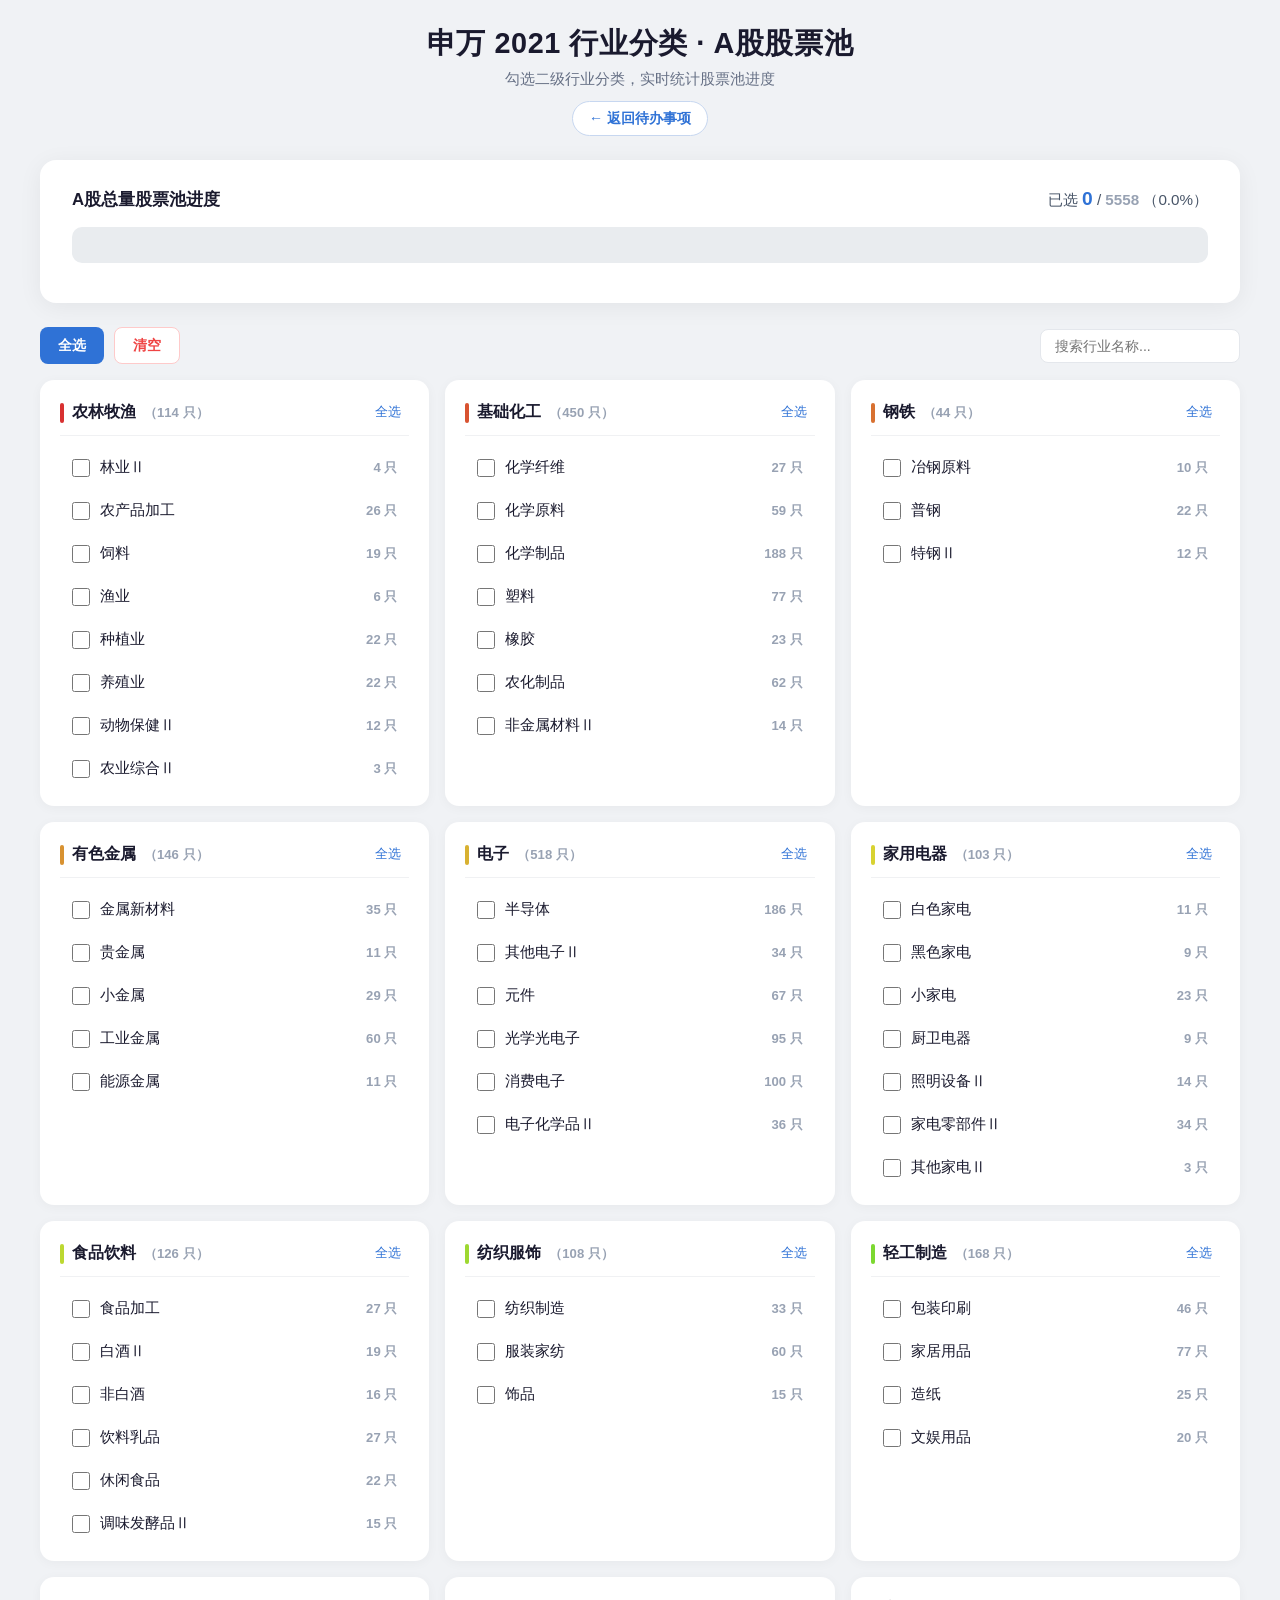
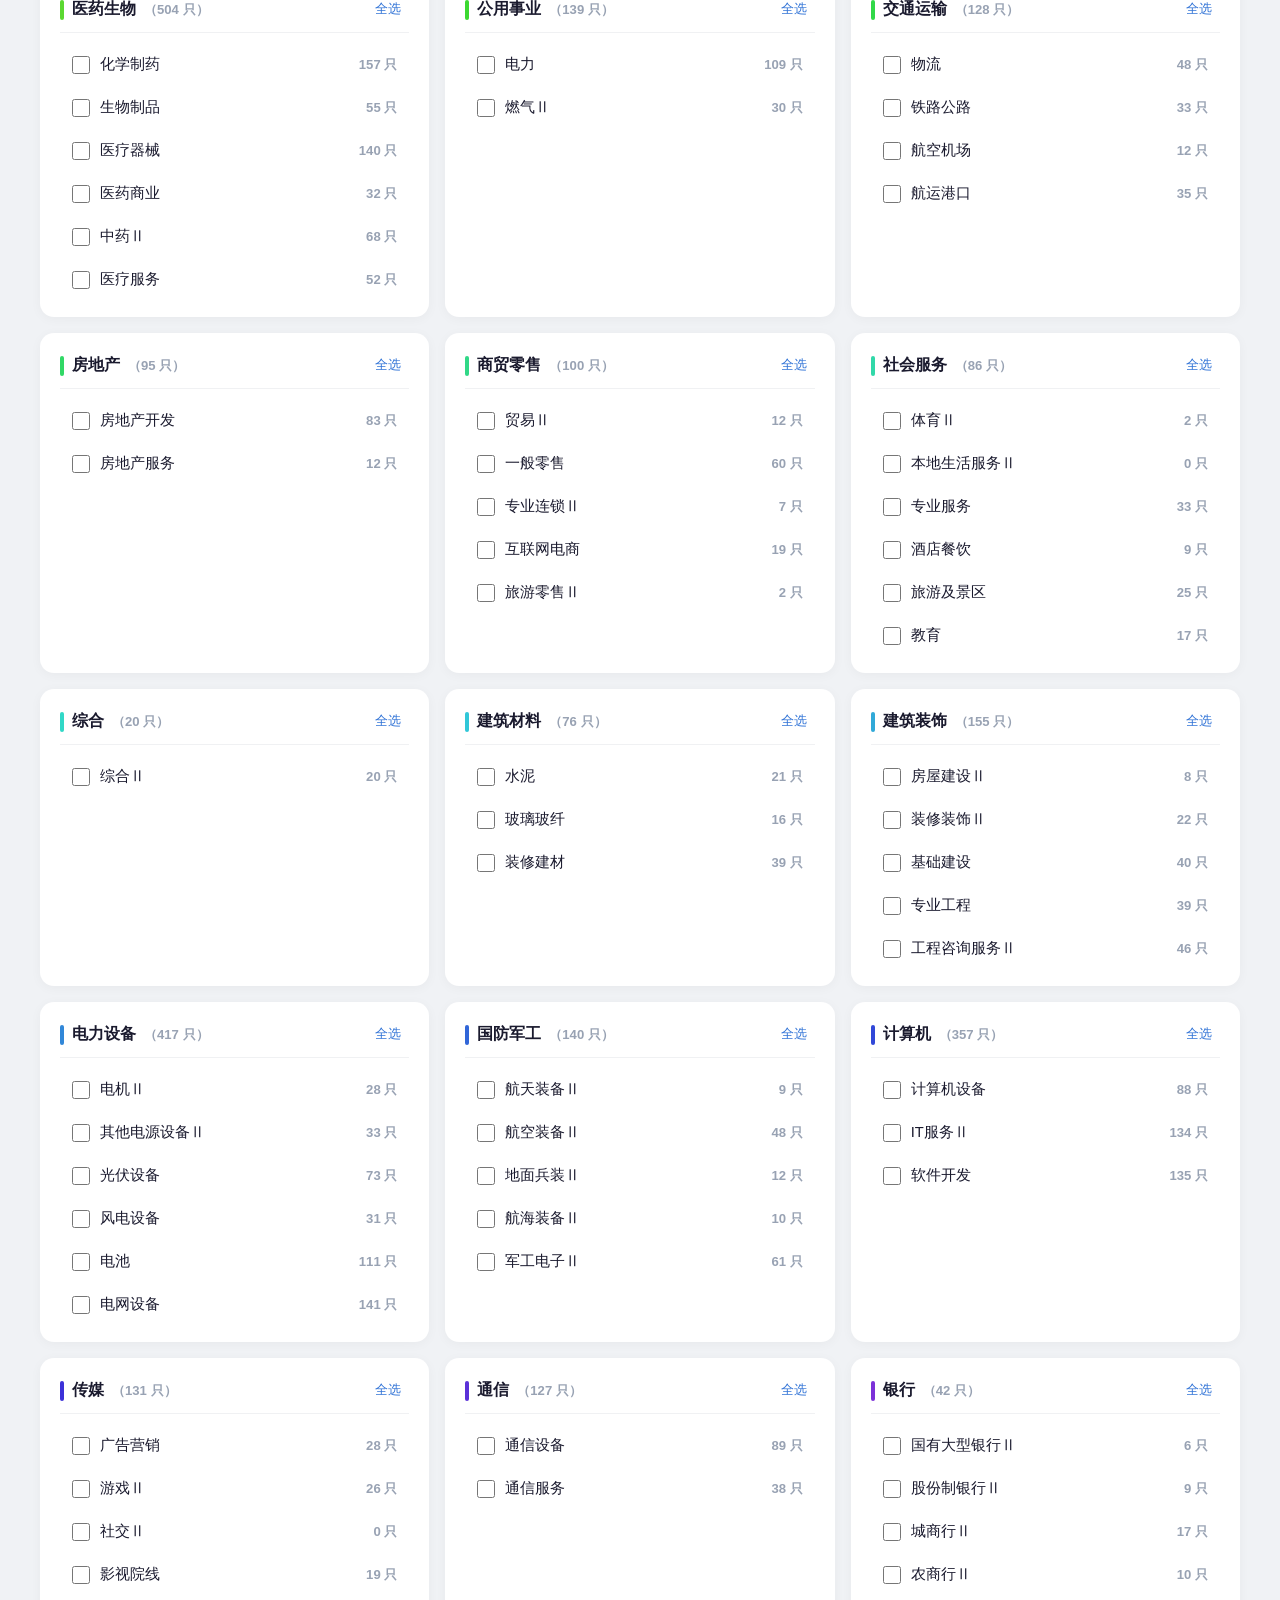
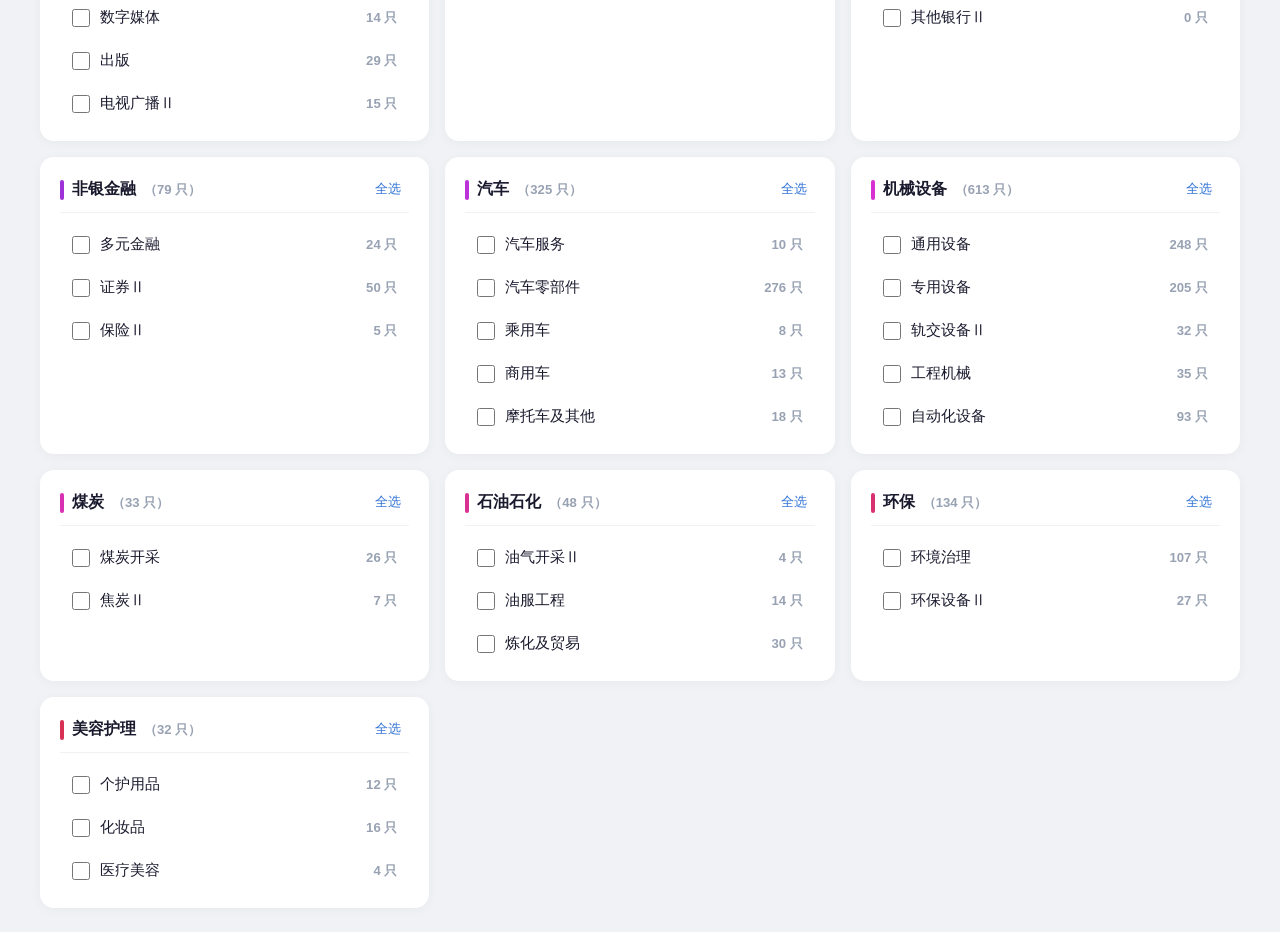
==== industry-picker.html @ e837b9d9 "feat: 新增申万行业分类页面并互相添加导航链接 - 新增 industry-picker.html：申万 2021 行业分类股票池勾选页面   含 31 个一级行业、134 个二级分类数据、彩色分" ====
<!DOCTYPE html>
<html lang="zh-CN">
<head>
<meta charset="UTF-8" />
<meta name="viewport" content="width=device-width, initial-scale=1.0" />
<title>申万行业分类 - A股股票池</title>
<style>
* { box-sizing: border-box; margin: 0; padding: 0; }

body {
  font-family: -apple-system, BlinkMacSystemFont, "Segoe UI", "Noto Sans SC", "PingFang SC", sans-serif;
  background: #f0f2f5;
  color: #1a1a2e;
  min-height: 100vh;
  padding: 24px 20px;
}

.container {
  max-width: 1200px;
  margin: 0 auto;
}

/* ===== 顶部标题 ===== */
.header {
  text-align: center;
  margin-bottom: 24px;
}
.header h1 {
  font-size: 1.8rem;
  font-weight: 800;
  letter-spacing: 0.02em;
}
.header p {
  margin-top: 6px;
  color: #667085;
  font-size: 0.92rem;
}
.back-link {
  display: inline-block;
  margin-top: 12px;
  padding: 7px 16px;
  border: 1px solid #c7d7f0;
  border-radius: 999px;
  background: #fff;
  color: #2f72d6;
  font-size: 0.88rem;
  font-weight: 600;
  text-decoration: none;
  transition: box-shadow 0.2s ease, transform 0.2s ease;
}
.back-link:hover {
  transform: translateY(-1px);
  box-shadow: 0 4px 12px rgba(47, 114, 214, 0.12);
}

/* ===== 进度条区域 ===== */
.progress-section {
  background: #fff;
  border-radius: 16px;
  padding: 28px 32px;
  box-shadow: 0 4px 24px rgba(0,0,0,0.06);
  margin-bottom: 24px;
}
.progress-header {
  display: flex;
  align-items: baseline;
  justify-content: space-between;
  margin-bottom: 16px;
}
.progress-title {
  font-size: 1.05rem;
  font-weight: 700;
}
.progress-stats {
  font-size: 0.95rem;
  color: #475467;
}
.progress-stats .selected-count {
  font-weight: 800;
  font-size: 1.2rem;
  color: #2f72d6;
}
.progress-stats .total-count {
  font-weight: 600;
  color: #98a2b3;
}

.progress-bar {
  width: 100%;
  height: 36px;
  background: #e9ecef;
  border-radius: 10px;
  overflow: hidden;
  display: flex;
  position: relative;
  transition: box-shadow 0.2s ease;
}
.progress-bar:hover {
  box-shadow: 0 0 0 2px rgba(47,114,214,0.15);
}
.progress-segment {
  height: 100%;
  display: flex;
  align-items: center;
  justify-content: center;
  font-size: 0.72rem;
  color: #fff;
  font-weight: 600;
  text-shadow: 0 1px 3px rgba(0,0,0,0.3);
  white-space: nowrap;
  overflow: hidden;
  text-overflow: ellipsis;
  transition: width 0.3s ease, opacity 0.2s ease;
  cursor: default;
  position: relative;
}
.progress-segment:hover {
  opacity: 0.85;
}
.progress-segment .seg-tooltip {
  display: none;
  position: absolute;
  bottom: 100%;
  left: 50%;
  transform: translateX(-50%);
  background: #1a1a2e;
  color: #fff;
  padding: 6px 12px;
  border-radius: 6px;
  font-size: 0.8rem;
  white-space: nowrap;
  z-index: 100;
  margin-bottom: 6px;
  font-weight: 400;
  text-shadow: none;
}
.progress-segment:hover .seg-tooltip {
  display: block;
}

.progress-legend {
  margin-top: 12px;
  display: flex;
  flex-wrap: wrap;
  gap: 8px;
}
.legend-item {
  display: inline-flex;
  align-items: center;
  gap: 6px;
  font-size: 0.82rem;
  color: #475467;
  cursor: pointer;
  padding: 4px 10px;
  border-radius: 999px;
  background: #f7f9fc;
  transition: background 0.2s ease;
}
.legend-item:hover {
  background: #eef2f7;
}
.legend-item.is-checked {
  background: #e8f0fe;
}
.legend-dot {
  width: 12px;
  height: 12px;
  border-radius: 3px;
  flex-shrink: 0;
}

/* ===== 工具栏 ===== */
.toolbar {
  display: flex;
  align-items: center;
  justify-content: space-between;
  margin-bottom: 16px;
  flex-wrap: wrap;
  gap: 12px;
}
.toolbar-left {
  display: flex;
  gap: 10px;
}
.btn {
  padding: 8px 18px;
  border: none;
  border-radius: 8px;
  font-size: 0.88rem;
  font-weight: 600;
  cursor: pointer;
  transition: all 0.2s ease;
}
.btn-select-all {
  background: #2f72d6;
  color: #fff;
}
.btn-select-all:hover { background: #1e5fb8; }
.btn-clear {
  background: #fff;
  color: #ef4444;
  border: 1px solid #fecaca;
}
.btn-clear:hover { background: #fef2f2; }
.toolbar-search {
  padding: 8px 14px;
  border: 1px solid #e4e7ec;
  border-radius: 8px;
  font-size: 0.88rem;
  width: 200px;
  outline: none;
  transition: border-color 0.2s ease;
}
.toolbar-search:focus {
  border-color: #2f72d6;
}

/* ===== 行业分组区域 ===== */
.industry-groups {
  display: grid;
  grid-template-columns: repeat(auto-fill, minmax(360px, 1fr));
  gap: 16px;
}
.industry-group {
  background: #fff;
  border-radius: 14px;
  padding: 20px;
  box-shadow: 0 2px 12px rgba(0,0,0,0.04);
  transition: box-shadow 0.2s ease;
}
.industry-group:hover {
  box-shadow: 0 4px 20px rgba(0,0,0,0.08);
}
.group-header {
  display: flex;
  align-items: center;
  justify-content: space-between;
  margin-bottom: 14px;
  padding-bottom: 10px;
  border-bottom: 1px solid #f0f1f3;
}
.group-title {
  display: flex;
  align-items: center;
  gap: 8px;
  font-size: 1rem;
  font-weight: 700;
}
.group-color-bar {
  width: 4px;
  height: 20px;
  border-radius: 2px;
}
.group-count {
  font-size: 0.82rem;
  color: #98a2b3;
}
.group-select-btn {
  font-size: 0.8rem;
  color: #2f72d6;
  background: none;
  border: none;
  cursor: pointer;
  padding: 4px 8px;
  border-radius: 4px;
  transition: background 0.2s ease;
}
.group-select-btn:hover {
  background: #e8f0fe;
}

.industry-items {
  display: flex;
  flex-direction: column;
  gap: 8px;
}
.industry-item {
  display: flex;
  align-items: center;
  gap: 10px;
  padding: 8px 12px;
  border-radius: 8px;
  cursor: pointer;
  transition: background 0.15s ease;
}
.industry-item:hover {
  background: #f7f9fc;
}
.industry-item input[type="checkbox"] {
  width: 18px;
  height: 18px;
  cursor: pointer;
  accent-color: var(--item-color, #2f72d6);
  flex-shrink: 0;
}
.industry-item .item-name {
  font-size: 0.92rem;
  flex: 1;
}
.industry-item .item-count {
  font-size: 0.82rem;
  color: #98a2b3;
  font-weight: 600;
}

@media (max-width: 760px) {
  .industry-groups {
    grid-template-columns: 1fr;
  }
  .toolbar-search {
    width: 100%;
  }
  .progress-section {
    padding: 20px 16px;
  }
}
</style>
</head>
<body>

<div class="container">
  <div class="header">
    <h1>申万 2021 行业分类 · A股股票池</h1>
    <p>勾选二级行业分类，实时统计股票池进度</p>
    <a class="back-link" href="./index.html">← 返回待办事项</a>
  </div>

  <!-- 进度条 -->
  <div class="progress-section">
    <div class="progress-header">
      <span class="progress-title">A股总量股票池进度</span>
      <span class="progress-stats">
        已选 <span class="selected-count" id="selected-count">0</span> / <span class="total-count" id="total-count">5558</span>
        （<span id="selected-percent">0.0%</span>）
      </span>
    </div>
    <div class="progress-bar" id="progress-bar"></div>
    <div class="progress-legend" id="progress-legend"></div>
  </div>

  <!-- 工具栏 -->
  <div class="toolbar">
    <div class="toolbar-left">
      <button class="btn btn-select-all" id="btn-select-all">全选</button>
      <button class="btn btn-clear" id="btn-clear">清空</button>
    </div>
    <input type="text" class="toolbar-search" id="search-input" placeholder="搜索行业名称..." />
  </div>

  <!-- 行业分组 -->
  <div class="industry-groups" id="industry-groups"></div>
</div>

<script>
// ===== 申万 2021 行业分类数据 =====
const TOTAL_STOCKS = 5558;
const STORAGE_KEY = "sw-industry-selection";

const INDUSTRY_DATA = [
{"name":"农林牧渔","count":114,"children":[{"name":"林业Ⅱ","count":4},{"name":"农产品加工","count":26},{"name":"饲料","count":19},{"name":"渔业","count":6},{"name":"种植业","count":22},{"name":"养殖业","count":22},{"name":"动物保健Ⅱ","count":12},{"name":"农业综合Ⅱ","count":3}]},
{"name":"基础化工","count":450,"children":[{"name":"化学纤维","count":27},{"name":"化学原料","count":59},{"name":"化学制品","count":188},{"name":"塑料","count":77},{"name":"橡胶","count":23},{"name":"农化制品","count":62},{"name":"非金属材料Ⅱ","count":14}]},
{"name":"钢铁","count":44,"children":[{"name":"冶钢原料","count":10},{"name":"普钢","count":22},{"name":"特钢Ⅱ","count":12}]},
{"name":"有色金属","count":146,"children":[{"name":"金属新材料","count":35},{"name":"贵金属","count":11},{"name":"小金属","count":29},{"name":"工业金属","count":60},{"name":"能源金属","count":11}]},
{"name":"电子","count":518,"children":[{"name":"半导体","count":186},{"name":"其他电子Ⅱ","count":34},{"name":"元件","count":67},{"name":"光学光电子","count":95},{"name":"消费电子","count":100},{"name":"电子化学品Ⅱ","count":36}]},
{"name":"家用电器","count":103,"children":[{"name":"白色家电","count":11},{"name":"黑色家电","count":9},{"name":"小家电","count":23},{"name":"厨卫电器","count":9},{"name":"照明设备Ⅱ","count":14},{"name":"家电零部件Ⅱ","count":34},{"name":"其他家电Ⅱ","count":3}]},
{"name":"食品饮料","count":126,"children":[{"name":"食品加工","count":27},{"name":"白酒Ⅱ","count":19},{"name":"非白酒","count":16},{"name":"饮料乳品","count":27},{"name":"休闲食品","count":22},{"name":"调味发酵品Ⅱ","count":15}]},
{"name":"纺织服饰","count":108,"children":[{"name":"纺织制造","count":33},{"name":"服装家纺","count":60},{"name":"饰品","count":15}]},
{"name":"轻工制造","count":168,"children":[{"name":"包装印刷","count":46},{"name":"家居用品","count":77},{"name":"造纸","count":25},{"name":"文娱用品","count":20}]},
{"name":"医药生物","count":504,"children":[{"name":"化学制药","count":157},{"name":"生物制品","count":55},{"name":"医疗器械","count":140},{"name":"医药商业","count":32},{"name":"中药Ⅱ","count":68},{"name":"医疗服务","count":52}]},
{"name":"公用事业","count":139,"children":[{"name":"电力","count":109},{"name":"燃气Ⅱ","count":30}]},
{"name":"交通运输","count":128,"children":[{"name":"物流","count":48},{"name":"铁路公路","count":33},{"name":"航空机场","count":12},{"name":"航运港口","count":35}]},
{"name":"房地产","count":95,"children":[{"name":"房地产开发","count":83},{"name":"房地产服务","count":12}]},
{"name":"商贸零售","count":100,"children":[{"name":"贸易Ⅱ","count":12},{"name":"一般零售","count":60},{"name":"专业连锁Ⅱ","count":7},{"name":"互联网电商","count":19},{"name":"旅游零售Ⅱ","count":2}]},
{"name":"社会服务","count":86,"children":[{"name":"体育Ⅱ","count":2},{"name":"本地生活服务Ⅱ","count":0},{"name":"专业服务","count":33},{"name":"酒店餐饮","count":9},{"name":"旅游及景区","count":25},{"name":"教育","count":17}]},
{"name":"综合","count":20,"children":[{"name":"综合Ⅱ","count":20}]},
{"name":"建筑材料","count":76,"children":[{"name":"水泥","count":21},{"name":"玻璃玻纤","count":16},{"name":"装修建材","count":39}]},
{"name":"建筑装饰","count":155,"children":[{"name":"房屋建设Ⅱ","count":8},{"name":"装修装饰Ⅱ","count":22},{"name":"基础建设","count":40},{"name":"专业工程","count":39},{"name":"工程咨询服务Ⅱ","count":46}]},
{"name":"电力设备","count":417,"children":[{"name":"电机Ⅱ","count":28},{"name":"其他电源设备Ⅱ","count":33},{"name":"光伏设备","count":73},{"name":"风电设备","count":31},{"name":"电池","count":111},{"name":"电网设备","count":141}]},
{"name":"国防军工","count":140,"children":[{"name":"航天装备Ⅱ","count":9},{"name":"航空装备Ⅱ","count":48},{"name":"地面兵装Ⅱ","count":12},{"name":"航海装备Ⅱ","count":10},{"name":"军工电子Ⅱ","count":61}]},
{"name":"计算机","count":357,"children":[{"name":"计算机设备","count":88},{"name":"IT服务Ⅱ","count":134},{"name":"软件开发","count":135}]},
{"name":"传媒","count":131,"children":[{"name":"广告营销","count":28},{"name":"游戏Ⅱ","count":26},{"name":"社交Ⅱ","count":0},{"name":"影视院线","count":19},{"name":"数字媒体","count":14},{"name":"出版","count":29},{"name":"电视广播Ⅱ","count":15}]},
{"name":"通信","count":127,"children":[{"name":"通信设备","count":89},{"name":"通信服务","count":38}]},
{"name":"银行","count":42,"children":[{"name":"国有大型银行Ⅱ","count":6},{"name":"股份制银行Ⅱ","count":9},{"name":"城商行Ⅱ","count":17},{"name":"农商行Ⅱ","count":10},{"name":"其他银行Ⅱ","count":0}]},
{"name":"非银金融","count":79,"children":[{"name":"多元金融","count":24},{"name":"证券Ⅱ","count":50},{"name":"保险Ⅱ","count":5}]},
{"name":"汽车","count":325,"children":[{"name":"汽车服务","count":10},{"name":"汽车零部件","count":276},{"name":"乘用车","count":8},{"name":"商用车","count":13},{"name":"摩托车及其他","count":18}]},
{"name":"机械设备","count":613,"children":[{"name":"通用设备","count":248},{"name":"专用设备","count":205},{"name":"轨交设备Ⅱ","count":32},{"name":"工程机械","count":35},{"name":"自动化设备","count":93}]},
{"name":"煤炭","count":33,"children":[{"name":"煤炭开采","count":26},{"name":"焦炭Ⅱ","count":7}]},
{"name":"石油石化","count":48,"children":[{"name":"油气开采Ⅱ","count":4},{"name":"油服工程","count":14},{"name":"炼化及贸易","count":30}]},
{"name":"环保","count":134,"children":[{"name":"环境治理","count":107},{"name":"环保设备Ⅱ","count":27}]},
{"name":"美容护理","count":32,"children":[{"name":"个护用品","count":12},{"name":"化妆品","count":16},{"name":"医疗美容","count":4}]}
];

// ===== 为每个一级行业分配颜色（HSL 色环均匀分布） =====
const groupColors = {};
const itemColors = {};
INDUSTRY_DATA.forEach((group, gi) => {
  const hue = Math.round((gi * 360 / INDUSTRY_DATA.length) % 360);
  const baseColor = `hsl(${hue}, 68%, 52%)`;
  groupColors[group.name] = baseColor;
  group.children.forEach((child, ci) => {
    // 同组内亮度微调
    const lightness = 48 + (ci % 3) * 8;
    itemColors[child.name] = `hsl(${hue}, 68%, ${lightness}%)`;
  });
});

// ===== 状态管理 =====
let checkedItems = loadSelection();

function loadSelection() {
  try {
    const saved = localStorage.getItem(STORAGE_KEY);
    if (!saved) return new Set();
    const arr = JSON.parse(saved);
    return new Set(arr);
  } catch (e) {
    return new Set();
  }
}

function saveSelection() {
  localStorage.setItem(STORAGE_KEY, JSON.stringify([...checkedItems]));
}

// ===== 获取已选的二级分类列表（按勾选顺序） =====
// 使用数组维护勾选顺序
let checkedOrder = [];
try {
  const saved = localStorage.getItem(STORAGE_KEY + "-order");
  checkedOrder = saved ? JSON.parse(saved) : [];
  // 过滤掉不在 checkedItems 中的
  checkedOrder = checkedOrder.filter(name => checkedItems.has(name));
  // 加入 checkedItems 中但不在 order 中的
  checkedItems.forEach(name => {
    if (!checkedOrder.includes(name)) checkedOrder.push(name);
  });
} catch (e) {
  checkedOrder = [...checkedItems];
}

function saveOrder() {
  localStorage.setItem(STORAGE_KEY + "-order", JSON.stringify(checkedOrder));
}

// ===== DOM 元素 =====
const groupsContainer = document.getElementById("industry-groups");
const progressBar = document.getElementById("progress-bar");
const progressLegend = document.getElementById("progress-legend");
const selectedCountEl = document.getElementById("selected-count");
const selectedPercentEl = document.getElementById("selected-percent");
const totalCountEl = document.getElementById("total-count");
totalCountEl.textContent = TOTAL_STOCKS;

// ===== 渲染行业分组 =====
function renderGroups() {
  groupsContainer.innerHTML = "";
  const searchTerm = document.getElementById("search-input").value.trim().toLowerCase();

  INDUSTRY_DATA.forEach(group => {
    let children = group.children;
    if (searchTerm) {
      const matchGroup = group.name.toLowerCase().includes(searchTerm);
      children = children.filter(c =>
        c.name.toLowerCase().includes(searchTerm) || matchGroup
      );
      if (children.length === 0) return;
    }

    const groupEl = document.createElement("div");
    groupEl.className = "industry-group";

    const groupColor = groupColors[group.name];

    // 分组标题
    const header = document.createElement("div");
    header.className = "group-header";
    header.innerHTML = `
      <div class="group-title">
        <span class="group-color-bar" style="background:${groupColor}"></span>
        <span>${group.name}</span>
        <span class="group-count">（${group.count} 只）</span>
      </div>
      <button class="group-select-btn" data-group="${group.name}">全选</button>
    `;
    groupEl.appendChild(header);

    // 二级分类列表
    const itemsEl = document.createElement("div");
    itemsEl.className = "industry-items";

    children.forEach(child => {
      const itemEl = document.createElement("label");
      itemEl.className = "industry-item";
      itemEl.style.setProperty("--item-color", itemColors[child.name]);
      const isChecked = checkedItems.has(child.name);
      itemEl.innerHTML = `
        <input type="checkbox" data-name="${child.name}" data-count="${child.count}" ${isChecked ? "checked" : ""} />
        <span class="item-name">${child.name}</span>
        <span class="item-count">${child.count} 只</span>
      `;
      itemsEl.appendChild(itemEl);
    });

    groupEl.appendChild(itemsEl);
    groupsContainer.appendChild(groupEl);
  });

  // 绑定事件
  groupsContainer.querySelectorAll('input[type="checkbox"]').forEach(cb => {
    cb.addEventListener("change", handleToggle);
  });
  groupsContainer.querySelectorAll(".group-select-btn").forEach(btn => {
    btn.addEventListener("click", handleGroupSelect);
  });
}

// ===== 渲染进度条 =====
function renderProgress() {
  let selectedTotal = 0;
  const segments = [];

  // 按 checkedOrder 顺序构建色段
  checkedOrder.forEach(name => {
    if (!checkedItems.has(name)) return;
    // 查找数量
    let count = 0;
    for (const group of INDUSTRY_DATA) {
      for (const child of group.children) {
        if (child.name === name) { count = child.count; break; }
      }
      if (count) break;
    }
    if (count === 0) return;
    selectedTotal += count;
    segments.push({ name, count, color: itemColors[name] || "#999" });
  });

  // 进度条
  progressBar.innerHTML = "";
  segments.forEach(seg => {
    const widthPct = (seg.count / TOTAL_STOCKS * 100).toFixed(2);
    const segEl = document.createElement("div");
    segEl.className = "progress-segment";
    segEl.style.width = widthPct + "%";
    segEl.style.background = seg.color;
    // 只有宽度足够时才显示文字
    if (parseFloat(widthPct) > 3) {
      segEl.textContent = seg.count;
    }
    segEl.title = `${seg.name}（${seg.count} 只）`;
    progressBar.appendChild(segEl);
  });

  // 统计数字
  selectedCountEl.textContent = selectedTotal;
  selectedPercentEl.textContent = (selectedTotal / TOTAL_STOCKS * 100).toFixed(1) + "%";

  // 图例
  renderLegend(segments);
}

// ===== 渲染图例 =====
function renderLegend(segments) {
  progressLegend.innerHTML = "";
  if (segments.length === 0) return;

  segments.forEach(seg => {
    const item = document.createElement("span");
    item.className = "legend-item is-checked";
    item.innerHTML = `
      <span class="legend-dot" style="background:${seg.color}"></span>
      ${seg.name}（${seg.count}）
    `;
    item.addEventListener("click", () => {
      // 点击图例取消勾选
      toggleItem(seg.name);
    });
    progressLegend.appendChild(item);
  });
}

// ===== 交互处理 =====
function handleToggle(e) {
  const name = e.target.dataset.name;
  toggleItem(name);
}

function toggleItem(name) {
  if (checkedItems.has(name)) {
    checkedItems.delete(name);
    checkedOrder = checkedOrder.filter(n => n !== name);
  } else {
    checkedItems.add(name);
    checkedOrder.push(name);
  }
  saveSelection();
  saveOrder();
  // 更新复选框 UI
  const cb = groupsContainer.querySelector(`input[data-name="${name}"]`);
  if (cb) cb.checked = checkedItems.has(name);
  renderProgress();
}

function handleGroupSelect(e) {
  const groupName = e.target.dataset.group;
  const group = INDUSTRY_DATA.find(g => g.name === groupName);
  if (!group) return;

  // 判断是否全部已选
  const allChecked = group.children.every(c => checkedItems.has(c.name));
  if (allChecked) {
    // 取消全选
    group.children.forEach(c => {
      checkedItems.delete(c.name);
      checkedOrder = checkedOrder.filter(n => n !== c.name);
    });
    e.target.textContent = "全选";
  } else {
    // 全选
    group.children.forEach(c => {
      if (!checkedItems.has(c.name)) {
        checkedItems.add(c.name);
        checkedOrder.push(c.name);
      }
    });
    e.target.textContent = "取消";
  }
  saveSelection();
  saveOrder();
  renderGroups();
  renderProgress();
}

// 全选
document.getElementById("btn-select-all").addEventListener("click", () => {
  INDUSTRY_DATA.forEach(group => {
    group.children.forEach(c => {
      if (!checkedItems.has(c.name)) {
        checkedItems.add(c.name);
        checkedOrder.push(c.name);
      }
    });
  });
  saveSelection();
  saveOrder();
  renderGroups();
  renderProgress();
});

// 清空
document.getElementById("btn-clear").addEventListener("click", () => {
  checkedItems.clear();
  checkedOrder = [];
  saveSelection();
  saveOrder();
  renderGroups();
  renderProgress();
});

// 搜索
document.getElementById("search-input").addEventListener("input", renderGroups);

// ===== 初始化 =====
renderGroups();
renderProgress();
</script>
</body>
</html>
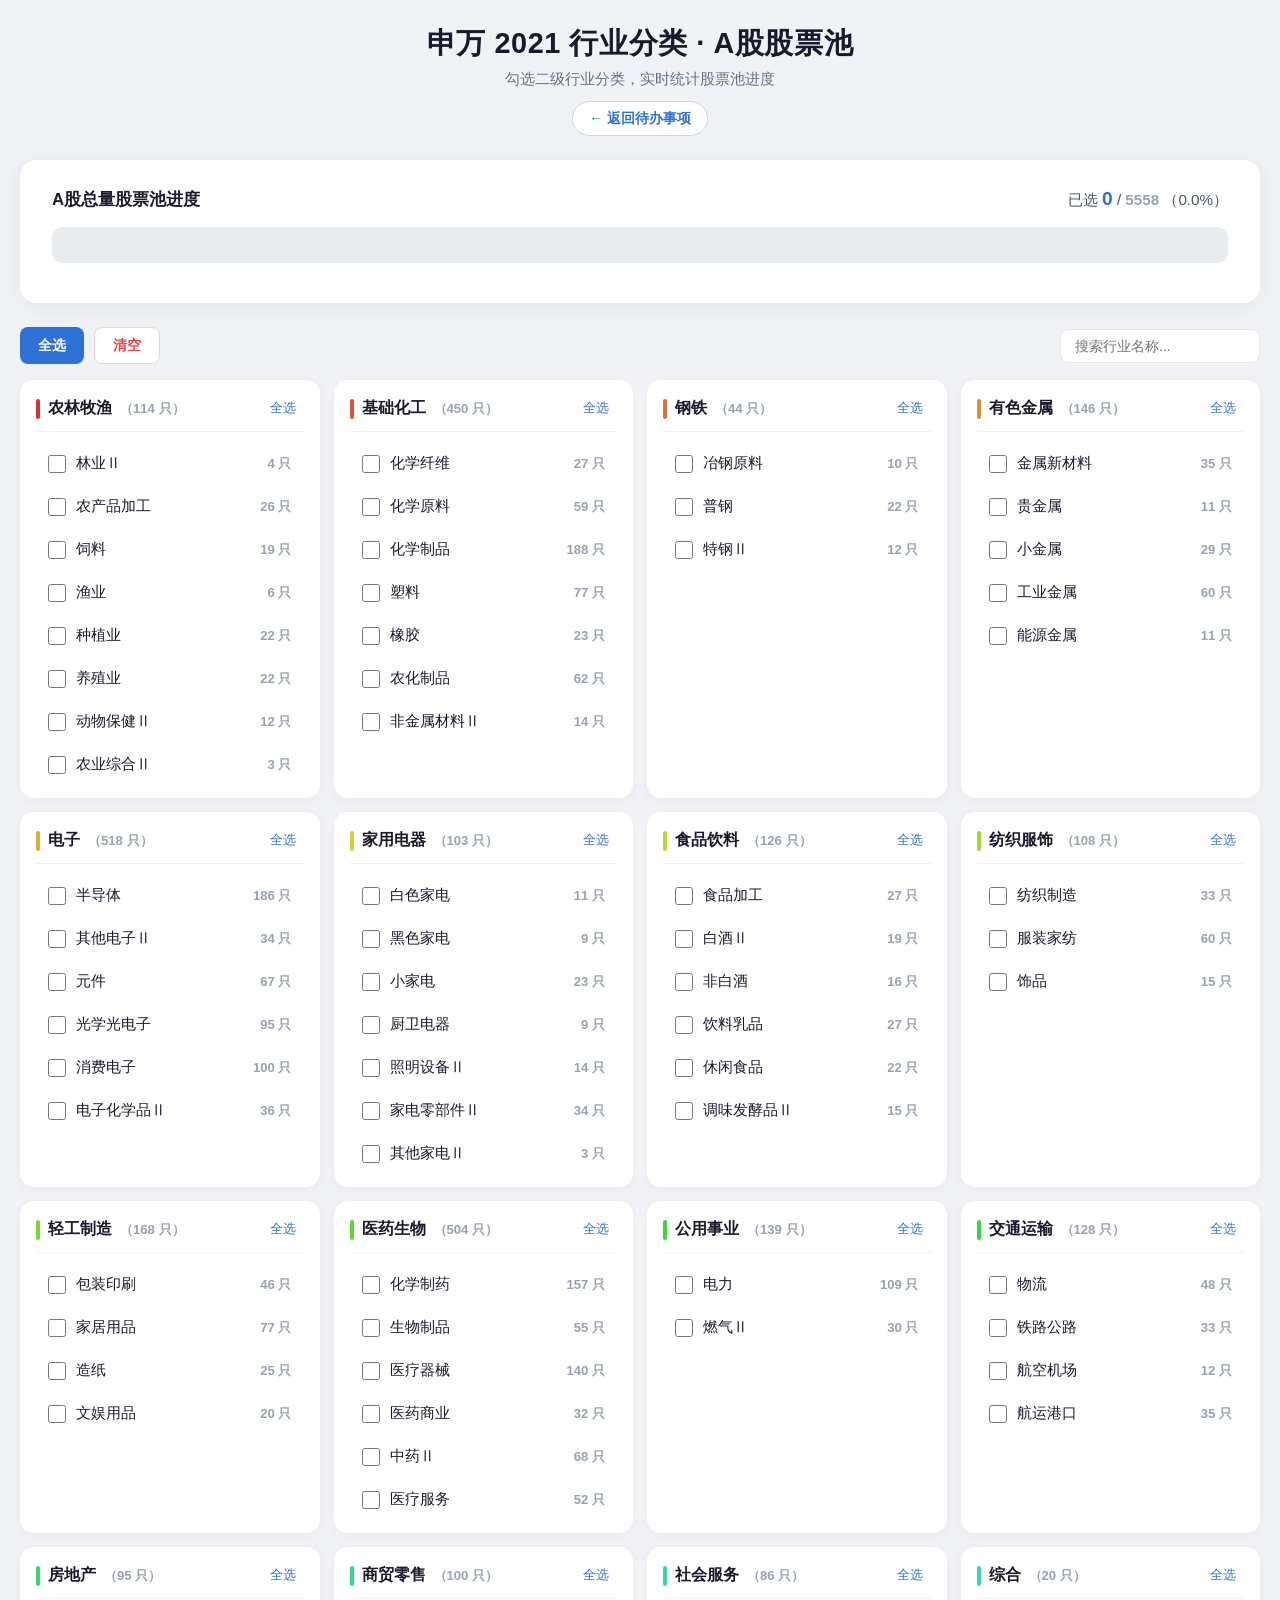
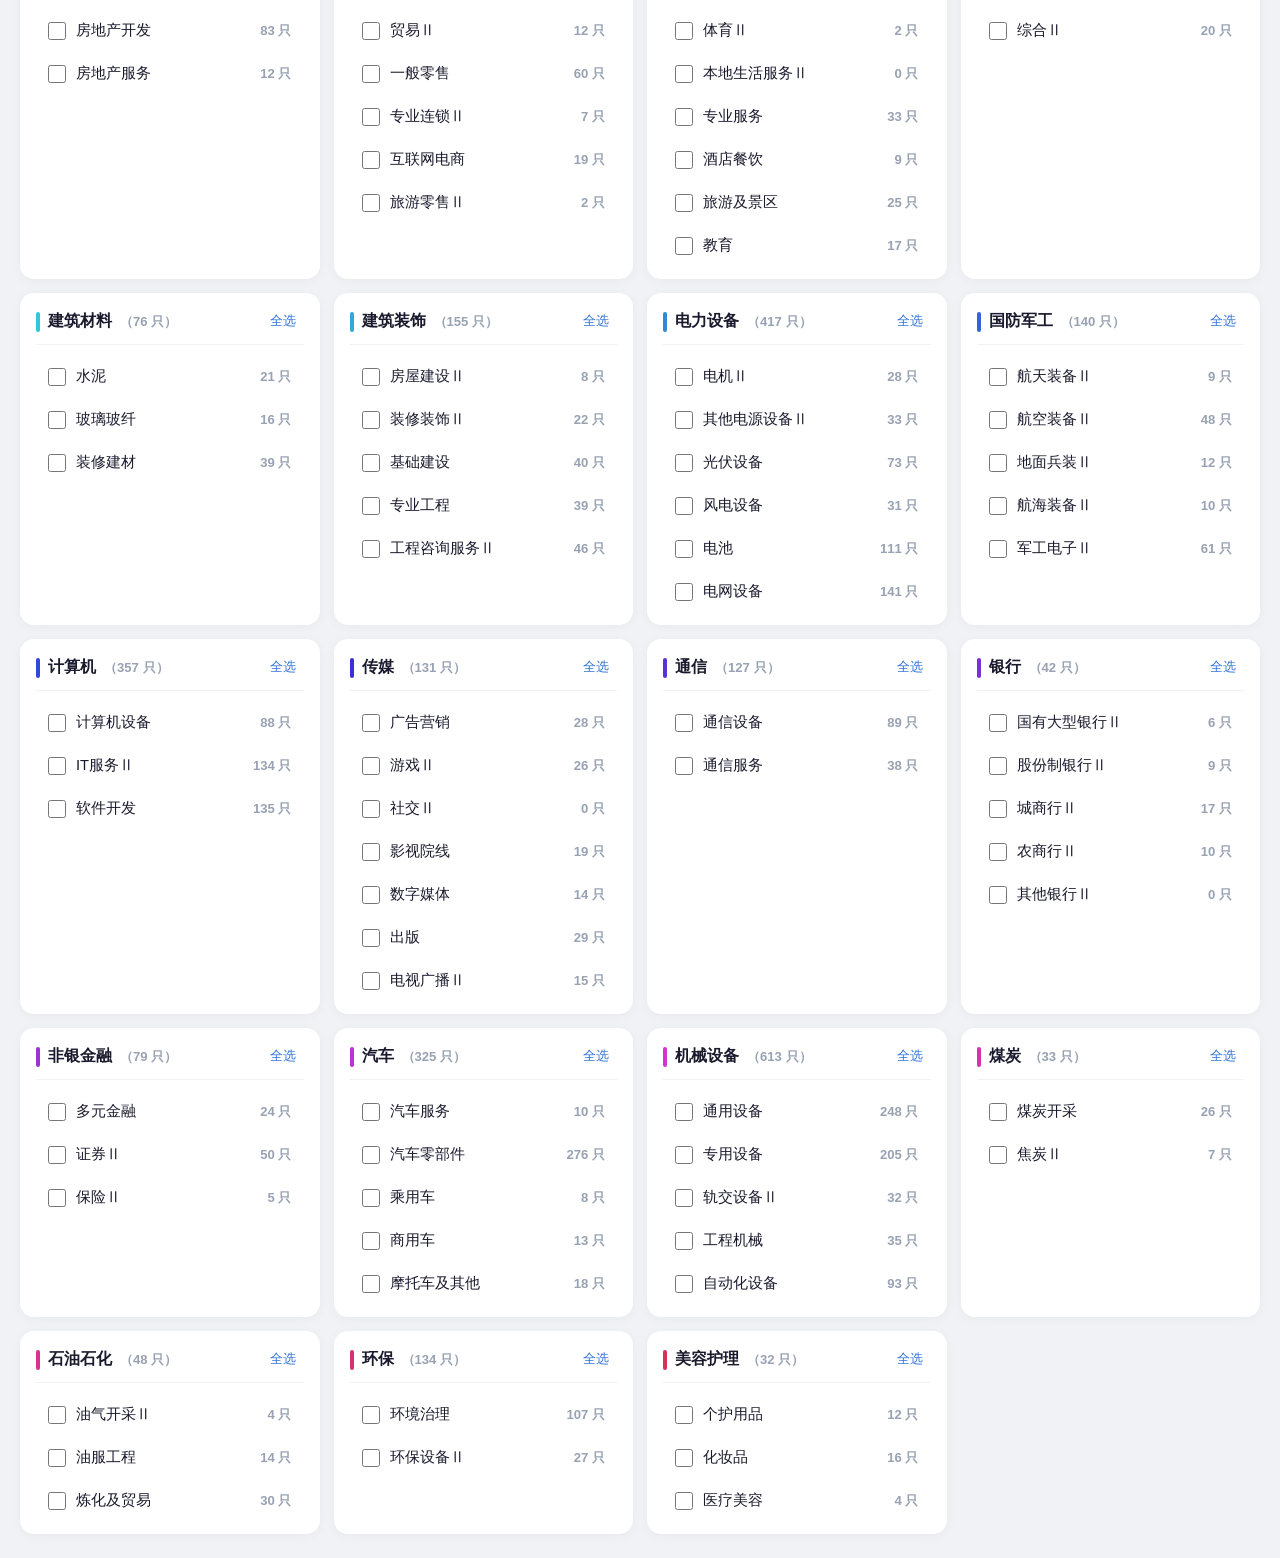
==== commit 73035a37: "style: 行业分类页面全屏布局并缩小卡片宽度 - 容器改为 100% 宽度填满浏览器 - 卡片网格最小宽度从 360px 降至 260px，一行展示更多卡片" ====
--- a/industry-picker.html
+++ b/industry-picker.html
@@ -16,7 +16,8 @@
 }
 
 .container {
-  max-width: 1200px;
+  width: 100%;
+  max-width: none;
   margin: 0 auto;
 }
 
@@ -218,13 +219,13 @@
 /* ===== 行业分组区域 ===== */
 .industry-groups {
   display: grid;
-  grid-template-columns: repeat(auto-fill, minmax(360px, 1fr));
-  gap: 16px;
+  grid-template-columns: repeat(auto-fill, minmax(260px, 1fr));
+  gap: 14px;
 }
 .industry-group {
   background: #fff;
   border-radius: 14px;
-  padding: 20px;
+  padding: 16px;
   box-shadow: 0 2px 12px rgba(0,0,0,0.04);
   transition: box-shadow 0.2s ease;
 }
